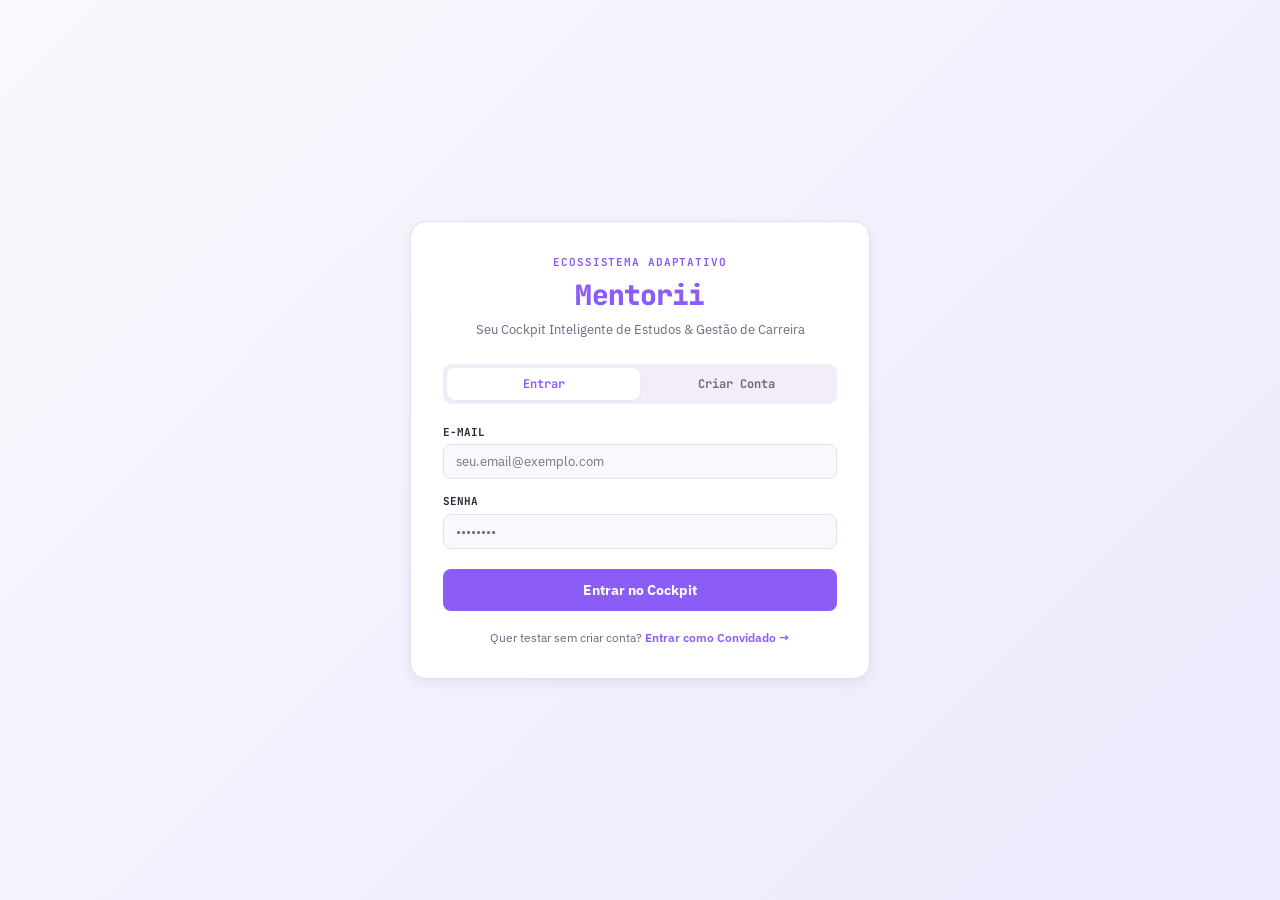
==== auth.html @ 4639a50e "feat(auth): adiciona pagina inicial de cadastro e login de usuario" ====
<!DOCTYPE html>
<html lang="pt-BR" data-theme="pastel">
<head>
    <meta charset="UTF-8">
    <meta name="viewport" content="width=device-width, initial-scale=1.0">
    <title>Mentorii — Entrar ou Criar Conta</title>
    <link rel="stylesheet" href="style.css">
    <link rel="preconnect" href="https://fonts.googleapis.com">
    <link href="https://fonts.googleapis.com/css2?family=JetBrains+Mono:wght@400;500;600;700;800&family=IBM+Plex+Sans:wght@400;500;600;700&display=swap" rel="stylesheet">
    <style>
        /* Estilos específicos da página de Auth para centralizar o cartão na tela */
        body.auth-page {
            display: flex;
            align-items: center;
            justify-content: center;
            min-height: 100vh;
            background: linear-gradient(135deg, var(--bg-main) 0%, var(--purple-light) 100%);
            padding: 20px;
        }

        .auth-card {
            background-color: var(--bg-card);
            border: 1px solid var(--border);
            border-radius: var(--radius-lg);
            padding: 32px;
            width: 100%;
            max-width: 460px;
            box-shadow: var(--shadow-md);
        }

        .auth-header {
            text-align: center;
            margin-bottom: 24px;
        }

        .auth-logo {
            font-family: var(--mono);
            font-size: 28px;
            font-weight: 800;
            color: var(--purple);
            letter-spacing: -0.03em;
        }

        .auth-tagline {
            font-size: 13px;
            color: var(--text-dim);
            margin-top: 4px;
        }

        .auth-tabs-toggle {
            display: flex;
            background-color: var(--bg-subtle);
            padding: 4px;
            border-radius: var(--radius-sm);
            margin-bottom: 20px;
        }

        .auth-tab-btn {
            flex: 1;
            background: none;
            border: none;
            padding: 8px;
            font-family: var(--mono);
            font-size: 12px;
            font-weight: 700;
            color: var(--text-dim);
            border-radius: var(--radius-sm);
            cursor: pointer;
        }

        .auth-tab-btn.active {
            background-color: var(--bg-card);
            color: var(--purple);
            box-shadow: var(--shadow-sm);
        }

        .auth-form {
            display: flex;
            flex-direction: column;
            gap: 14px;
        }

        .auth-field {
            display: flex;
            flex-direction: column;
            gap: 4px;
        }

        .auth-field label {
            font-family: var(--mono);
            font-size: 11px;
            font-weight: 700;
            color: var(--text);
            text-transform: uppercase;
        }

        .btn-auth-submit {
            background-color: var(--purple);
            color: #ffffff;
            border: none;
            border-radius: var(--radius-sm);
            padding: 12px;
            font-family: var(--font-sans);
            font-size: 14px;
            font-weight: 700;
            cursor: pointer;
            margin-top: 6px;
        }

        .btn-auth-submit:hover {
            filter: brightness(1.08);
        }

        .auth-footer-note {
            text-align: center;
            font-size: 11.5px;
            color: var(--text-dim);
            margin-top: 18px;
        }

        .auth-guest-link {
            color: var(--purple);
            text-decoration: none;
            font-weight: 600;
            cursor: pointer;
        }
    </style>
</head>
<body class="auth-page">

    <div class="auth-card">
        <!-- LOGO & APRESENTAÇÃO -->
        <div class="auth-header">
            <div class="eyebrow">ECOSSISTEMA ADAPTATIVO</div>
            <div class="auth-logo">Mentorii</div>
            <p class="auth-tagline">Seu Cockpit Inteligente de Estudos & Gestão de Carreira</p>
        </div>

        <!-- SELETOR ENTRE LOGIN E CADASTRO -->
        <div class="auth-tabs-toggle">
            <button class="auth-tab-btn active" id="btn-tab-login" onclick="toggleAuthMode('login')">Entrar</button>
            <button class="auth-tab-btn" id="btn-tab-register" onclick="toggleAuthMode('register')">Criar Conta</button>
        </div>

        <!-- FORMULÁRIO DINÂMICO DE AUTENTICAÇÃO -->
        <form class="auth-form" id="auth-main-form" onsubmit="handleAuthSubmit(event)">
            <!-- CAMPO NOME (EXIBIDO NO CADASTRO) -->
            <div class="auth-field" id="field-name-group" style="display: none;">
                <label for="auth-user-name">Seu Nome / Apelido</label>
                <input type="text" id="auth-user-name" class="input-text" placeholder="Ex: Débora Marra">
            </div>

            <!-- CAMPO E-MAIL -->
            <div class="auth-field">
                <label for="auth-email">E-mail</label>
                <input type="email" id="auth-email" class="input-text" placeholder="seu.email@exemplo.com" required>
            </div>

            <!-- CAMPO SENHA -->
            <div class="auth-field">
                <label for="auth-password">Senha</label>
                <input type="password" id="auth-password" class="input-text" placeholder="••••••••" required>
            </div>

            <!-- PERFIL DE ESTUDANTE (EXIBIDO NO CADASTRO) -->
            <div class="auth-field" id="field-profile-group" style="display: none;">
                <label for="auth-profile-type">Perfil de Estudo Principal</label>
                <select id="auth-profile-type" class="select-priority" style="width: 100%;">
                    <option value="vestibular">🎓 Vestibular / ENEM / Concursos</option>
                    <option value="tech">💻 Tecnologia / Engenharia / Estágio</option>
                    <option value="faculdade">📚 Graduação / Faculdade Geral</option>
                </select>
            </div>

            <button type="submit" class="btn-auth-submit" id="auth-submit-btn">Entrar no Cockpit</button>
        </form>

        <!-- MODO CONVIDADO / RODAPÉ -->
        <div class="auth-footer-note">
            Quer testar sem criar conta? 
            <span class="auth-guest-link" onclick="enterAsGuest()">Entrar como Convidado &rarr;</span>
        </div>
    </div>

    <!-- SCRIPT DE INTERAÇÃO DA TELA DE AUTH -->
    <script>
        let currentAuthMode = 'login';

        function toggleAuthMode(mode) {
            currentAuthMode = mode;
            const nameGroup = document.getElementById('field-name-group');
            const profileGroup = document.getElementById('field-profile-group');
            const submitBtn = document.getElementById('auth-submit-btn');
            const tabLogin = document.getElementById('btn-tab-login');
            const tabRegister = document.getElementById('btn-tab-register');

            if (mode === 'register') {
                nameGroup.style.display = 'flex';
                profileGroup.style.display = 'flex';
                submitBtn.innerText = 'Criar Minha Conta & Iniciar PDI';
                tabRegister.classList.add('active');
                tabLogin.classList.remove('active');
            } else {
                nameGroup.style.display = 'none';
                profileGroup.style.display = 'none';
                submitBtn.innerText = 'Entrar no Cockpit';
                tabLogin.classList.add('active');
                tabRegister.classList.remove('active');
            }
        }

        function handleAuthSubmit(event) {
            event.preventDefault();
            const email = document.getElementById('auth-email').value;
            const name = document.getElementById('auth-user-name').value || 'Estudante';
            const profile = document.getElementById('auth-profile-type').value;

            // Salva os dados da sessão do usuário no LocalStorage
            const sessionData = {
                loggedIn: true,
                userName: currentAuthMode === 'register' ? name : (email.split('@')[0]),
                userEmail: email,
                profileType: profile,
                createdAt: new Date().toISOString()
            };

            localStorage.setItem('mentorii_user_session', JSON.stringify(sessionData));

            // Redireciona para o Cockpit principal
            window.location.href = 'index.html';
        }

        function enterAsGuest() {
            const guestData = {
                loggedIn: true,
                userName: 'Estudante Convidado',
                userEmail: 'convidado@mentorii.app',
                profileType: 'tech',
                isGuest: true
            };
            localStorage.setItem('mentorii_user_session', JSON.stringify(guestData));
            window.location.href = 'index.html';
        }
    </script>
</body>
</html>
---- style.css ----
/* ============================================================ */
/* SEÇÃO 1: DESIGN SYSTEM & VARIÁVEIS DE TEMAS                  */
/* Define as paletas de cores, fontes, sombras e bordas do app. */
/* ============================================================ */

/* TEMA 1: SOFT PASTEL / CLEAN GIRL (Tema Padrão) */
:root, [data-theme="pastel"] {
    --bg-main: #f9f8fc;
    --bg-card: #ffffff;
    --bg-subtle: #f2edf9;
    --border: #e6ddf2;
    --border-light: #f0eaf7;
    
    --text: #2d2638;
    --text-dim: #716782;
    
    --purple: #8b5cf6;
    --purple-light: #ede9fe;
    --salvia: #10b981;
    --salvia-light: #d1fae5;
    --amber: #f59e0b;
    --amber-light: #fef3c7;
    --pink: #ec4899;
    --pink-light: #fce7f3;
    --red: #ef4444;
    --red-light: #fee2e2;

    --font-sans: 'IBM Plex Sans', -apple-system, BlinkMacSystemFont, sans-serif;
    --mono: 'JetBrains Mono', monospace;

    --radius-sm: 8px;
    --radius-md: 12px;
    --radius-lg: 16px;
    
    --shadow-sm: 0 1px 3px rgba(45, 38, 56, 0.05);
    --shadow-md: 0 4px 12px rgba(45, 38, 56, 0.08);
}

/* TEMA 2: DARK MODE / CYBER HUD */
[data-theme="dark"] {
    --bg-main: #121118;
    --bg-card: #1c1a24;
    --bg-subtle: #272433;
    --border: #363247;
    --border-light: #2d2a3b;
    
    --text: #f1edfa;
    --text-dim: #a097b3;
    
    --purple: #a78bfa;
    --purple-light: #2e2640;
    --salvia: #34d399;
    --salvia-light: #16382c;
    --amber: #fbbf24;
    --amber-light: #3d3118;
    --pink: #f472b6;
    --pink-light: #3e1f30;
    --red: #f87171;
    --red-light: #3d1b1b;

    --shadow-sm: 0 1px 3px rgba(0, 0, 0, 0.3);
    --shadow-md: 0 4px 12px rgba(0, 0, 0, 0.5);
}

/* TEMA 3: SÁLVIA MINIMALISTA */
[data-theme="salvia"] {
    --bg-main: #f4f7f5;
    --bg-card: #ffffff;
    --bg-subtle: #e6ede8;
    --border: #cdded3;
    --border-light: #e1ebe4;
    
    --text: #1d2e25;
    --text-dim: #5c7366;
    
    --purple: #059669;
    --purple-light: #d1fae5;
    --salvia: #0d9488;
    --salvia-light: #ccfbf1;
    --amber: #d97706;
    --amber-light: #fef3c7;
    --pink: #e11d48;
    --pink-light: #ffe4e6;
    --red: #dc2626;
    --red-light: #fee2e2;
}

/* TEMA 4: SLATE / MONOCHROME TECH */
[data-theme="slate"] {
    --bg-main: #f8fafc;
    --bg-card: #ffffff;
    --bg-subtle: #f1f5f9;
    --border: #cbd5e1;
    --border-light: #e2e8f0;
    
    --text: #0f172a;
    --text-dim: #64748b;
    
    --purple: #2563eb;
    --purple-light: #dbeafe;
    --salvia: #0284c7;
    --salvia-light: #e0f2fe;
    --amber: #ea580c;
    --amber-light: #ffedd5;
    --pink: #7c3aed;
    --pink-light: #ede9fe;
    --red: #e11d48;
    --red-light: #ffe4e6;
}

/* ============================================================ */
/* SEÇÃO 2: RESET GLOBAL & BASE DE ESTILOS                      */
/* Padroniza box-sizing, margens e comportamento de fontes.      */
/* ============================================================ */
* {
    margin: 0;
    padding: 0;
    box-sizing: border-box;
    transition: background-color 0.25s ease, border-color 0.25s ease, color 0.25s ease;
}

body {
    background-color: var(--bg-main);
    color: var(--text);
    font-family: var(--font-sans);
    line-height: 1.5;
    -webkit-font-smoothing: antialiased;
    min-height: 100vh;
    padding: 20px;
}

/* Contêiner principal do Cockpit que centraliza o conteúdo */
.app {
    max-width: 1200px;
    margin: 0 auto;
    display: flex;
    flex-direction: column;
    gap: 20px;
}

/* ============================================================ */
/* SEÇÃO 3: TOPBAR & CABEÇALHO DO USUÁRIO                       */
/* Layout flexível com informações de perfil e ações gerais.    */
/* ============================================================ */
.topbar {
    background-color: var(--bg-card);
    border: 1px solid var(--border);
    border-radius: var(--radius-lg);
    padding: 24px;
    display: flex;
    justify-content: space-between;
    align-items: center;
    gap: 20px;
    box-shadow: var(--shadow-sm);
}

.eyebrow {
    font-family: var(--mono);
    font-size: 11px;
    font-weight: 700;
    color: var(--purple);
    letter-spacing: 0.08em;
    text-transform: uppercase;
    margin-bottom: 4px;
}

.topbar h1 {
    font-size: 24px;
    font-weight: 700;
    color: var(--text);
    line-height: 1.2;
}

.topbar-description {
    font-size: 13px;
    color: var(--text-dim);
    margin-top: 4px;
}

.header-actions {
    display: flex;
    align-items: center;
    gap: 10px;
    flex-wrap: wrap;
}

/* ============================================================ */
/* SEÇÃO 4: BOTÕES DE AÇÃO & BACKUP                             */
/* Estilos padronizados de botões primários e secundários.       */
/* ============================================================ */
.btn-action {
    background-color: var(--purple);
    color: #ffffff;
    border: none;
    border-radius: var(--radius-sm);
    padding: 10px 16px;
    font-family: var(--font-sans);
    font-size: 13px;
    font-weight: 600;
    cursor: pointer;
    display: inline-flex;
    align-items: center;
    gap: 6px;
}

.btn-action:hover {
    filter: brightness(1.08);
}

.btn-backup {
    background-color: var(--bg-subtle);
    color: var(--text);
    border: 1px solid var(--border);
    border-radius: var(--radius-sm);
    padding: 9px 14px;
    font-family: var(--font-sans);
    font-size: 13px;
    font-weight: 500;
    cursor: pointer;
}

.btn-backup:hover {
    background-color: var(--border-light);
}

.btn-icon-help {
    background-color: var(--purple-light);
    color: var(--purple);
    border: 1px solid var(--border);
    border-radius: var(--radius-sm);
    width: 38px;
    height: 38px;
    font-size: 15px;
    display: flex;
    align-items: center;
    justify-content: center;
    cursor: pointer;
}

.btn-icon-help:hover {
    background-color: var(--purple);
    color: #ffffff;
}

/* ============================================================ */
/* SEÇÃO 5: BARRA DE PROGRESSO MACRO & STREAK                  */
/* Indicador visual de meta acumulada e dias ativos em sequência.*/
/* ============================================================ */
.global-progress-box {
    background-color: var(--bg-card);
    border: 1px solid var(--border);
    border-radius: var(--radius-md);
    padding: 16px 20px;
    display: flex;
    align-items: center;
    gap: 16px;
    box-shadow: var(--shadow-sm);
}

.global-progress-info {
    font-family: var(--mono);
    font-size: 12px;
    font-weight: 700;
    color: var(--text);
    white-space: nowrap;
}

.global-progress-bar-bg {
    flex: 1;
    height: 10px;
    background-color: var(--bg-subtle);
    border-radius: 20px;
    overflow: hidden;
}

.global-progress-bar-fill {
    height: 100%;
    width: 0%;
    background: linear-gradient(90deg, var(--purple) 0%, var(--pink) 100%);
    border-radius: 20px;
    transition: width 0.4s ease;
}

.streak-badge {
    background-color: var(--amber-light);
    color: var(--amber);
    border: 1px solid var(--amber);
    border-radius: 20px;
    padding: 4px 12px;
    font-family: var(--mono);
    font-size: 11px;
    font-weight: 700;
    white-space: nowrap;
}

/* ============================================================ */
/* SEÇÃO 6: NAVEGAÇÃO DE ABAS UNIVERSAIS (.nav-tabs)            */
/* Layout com rolagem horizontal suave e indicador de aba ativa.*/
/* ============================================================ */
.nav-tabs {
    display: flex;
    gap: 8px;
    overflow-x: auto;
    padding-bottom: 6px;
    scrollbar-width: thin;
}

.nav-tabs::-webkit-scrollbar {
    height: 4px;
}

.nav-tabs::-webkit-scrollbar-thumb {
    background-color: var(--border);
    border-radius: 4px;
}

.tab-btn {
    background-color: var(--bg-card);
    color: var(--text-dim);
    border: 1px solid var(--border);
    border-radius: var(--radius-sm);
    padding: 10px 16px;
    font-family: var(--font-sans);
    font-size: 13px;
    font-weight: 600;
    white-space: nowrap;
    cursor: pointer;
}

.tab-btn:hover {
    color: var(--text);
    border-color: var(--purple);
}

.tab-btn.active {
    background-color: var(--purple);
    color: #ffffff;
    border-color: var(--purple);
    box-shadow: 0 2px 8px rgba(139, 92, 246, 0.25);
}

.tab-btn.tab-backlog {
    border-style: dashed;
}

/* ============================================================ */
/* SEÇÃO 7: CONTÊINER DE ABAS & ESTRUTURA DE CARDS              */
/* Exibição condicional de abas e componentes base de cartão.   */
/* ============================================================ */
.tab-content {
    display: none;
    flex-direction: column;
    gap: 18px;
}

.tab-content.active {
    display: flex;
}

.card {
    background-color: var(--bg-card);
    border: 1px solid var(--border);
    border-radius: var(--radius-md);
    padding: 20px;
    box-shadow: var(--shadow-sm);
}

.card-purple-border {
    border-left: 4px solid var(--purple);
}

.card-pink-border {
    border-left: 4px solid var(--pink);
}

.card-purple-gradient {
    background: linear-gradient(135deg, var(--bg-card) 0%, var(--purple-light) 100%);
    border: 1px solid var(--border);
}

.flex-between {
    display: flex;
    justify-content: space-between;
    align-items: center;
    gap: 12px;
}

.mt-14 { margin-top: 14px; }
.mt-16 { margin-top: 16px; }
.mb-16 { margin-bottom: 16px; }

/* ============================================================ */
/* SEÇÃO 8: ORÁCULO DE IA (DIAGNÓSTICO E RECOMENDAÇÃO)          */
/* Card superior com destaque visual para orientações da IA.    */
/* ============================================================ */
.oracle-card {
    background-color: var(--purple-light);
    border: 1px solid var(--border);
    border-radius: var(--radius-md);
    padding: 16px 20px;
}

.oracle-header {
    display: flex;
    align-items: center;
    gap: 8px;
    margin-bottom: 6px;
}

.oracle-title {
    font-family: var(--mono);
    font-size: 12px;
    font-weight: 700;
    color: var(--purple);
    text-transform: uppercase;
}

.oracle-recommendation {
    font-size: 13.5px;
    color: var(--text);
    font-weight: 500;
}

/* ============================================================ */
/* SEÇÃO 9: CARD DE FOCO DO MOMENTO & RELÓGIO POMODORO          */
/* Grid dividido entre a tarefa ativa e o temporizador de foco.  */
/* ============================================================ */
.daily-focus-card {
    background-color: var(--bg-card);
    border: 1px solid var(--border);
    border-radius: var(--radius-lg);
    padding: 24px;
    display: grid;
    grid-template-columns: 1fr 300px;
    gap: 24px;
    align-items: center;
    box-shadow: var(--shadow-sm);
}

@media (max-width: 850px) {
    .daily-focus-card {
        grid-template-columns: 1fr;
    }
}

.daily-focus-header {
    display: flex;
    align-items: center;
    gap: 10px;
    margin-bottom: 10px;
}

.daily-focus-tag {
    background-color: var(--purple-light);
    color: var(--purple);
    font-family: var(--mono);
    font-size: 11px;
    font-weight: 700;
    padding: 4px 8px;
    border-radius: var(--radius-sm);
}

.category-tag {
    background-color: var(--bg-subtle);
    color: var(--text-dim);
    font-family: var(--mono);
    font-size: 11px;
    padding: 4px 8px;
    border-radius: var(--radius-sm);
}

.daily-focus-task {
    font-size: 18px;
    font-weight: 700;
    color: var(--text);
    margin-bottom: 16px;
}

.daily-focus-actions {
    display: flex;
    gap: 8px;
    flex-wrap: wrap;
}

.btn-complete-task {
    background-color: var(--salvia);
    color: #ffffff;
    border: none;
    border-radius: var(--radius-sm);
    padding: 9px 16px;
    font-family: var(--font-sans);
    font-size: 13px;
    font-weight: 600;
    cursor: pointer;
}

.btn-complete-task:hover {
    filter: brightness(1.08);
}

.btn-skip-task {
    background-color: var(--bg-subtle);
    color: var(--text-dim);
    border: 1px solid var(--border);
    border-radius: var(--radius-sm);
    padding: 9px 14px;
    font-family: var(--font-sans);
    font-size: 13px;
    cursor: pointer;
}

/* BOX DO POMODORO & SEQUÊNCIA DE SPRINTS */
.pomodoro-box {
    background-color: var(--bg-subtle);
    border: 1px solid var(--border);
    border-radius: var(--radius-md);
    padding: 18px;
    text-align: center;
}

.pomodoro-title {
    font-family: var(--mono);
    font-size: 11px;
    font-weight: 700;
    color: var(--text-dim);
    text-transform: uppercase;
    margin-bottom: 8px;
}

.pomodoro-display {
    font-family: var(--mono);
    font-size: 42px;
    font-weight: 800;
    color: var(--purple);
    line-height: 1;
    margin: 6px 0;
}

.btn-pomo {
    background-color: var(--bg-card);
    color: var(--text);
    border: 1px solid var(--border);
    border-radius: var(--radius-sm);
    padding: 6px 10px;
    font-family: var(--mono);
    font-size: 11px;
    font-weight: 600;
    cursor: pointer;
}

.btn-pomo:hover {
    border-color: var(--purple);
    color: var(--purple);
}

/* SPRINT SEMANAL */
.sprint-box {
    background-color: var(--bg-card);
    border: 1px solid var(--border);
    border-radius: var(--radius-md);
    padding: 20px;
}

.sprint-header {
    display: flex;
    justify-content: space-between;
    align-items: center;
    margin-bottom: 12px;
}

.section-subtitle {
    font-family: var(--mono);
    font-size: 13px;
    font-weight: 700;
    color: var(--text);
}

.btn-add {
    background-color: var(--purple-light);
    color: var(--purple);
    border: 1px solid var(--border);
    border-radius: var(--radius-sm);
    padding: 6px 12px;
    font-family: var(--font-sans);
    font-size: 12px;
    font-weight: 600;
    cursor: pointer;
}

.sprint-list {
    list-style: none;
    display: flex;
    flex-direction: column;
    gap: 8px;
}

/* ============================================================ */
/* SEÇÃO 10: ABA 2 — PRIORIDADES & HERO CARD                    */
/* Layout do Alvo de Estudo e display do Nível de Prontidão %.  */
/* ============================================================ */
.priority-hero {
    display: grid;
    grid-template-columns: 1fr 260px;
    gap: 16px;
}

@media (max-width: 768px) {
    .priority-hero {
        grid-template-columns: 1fr;
    }
}

.priority-label {
    font-family: var(--mono);
    font-size: 11px;
    font-weight: 700;
    color: var(--purple);
    letter-spacing: 0.05em;
    margin-bottom: 6px;
}

.priority-score {
    display: flex;
    align-items: center;
    justify-content: center;
    text-align: center;
    background: linear-gradient(135deg, var(--bg-card) 0%, var(--purple-light) 100%);
}

.priority-score-inner {
    display: flex;
    flex-direction: column;
    align-items: center;
}

/* ============================================================ */
/* SEÇÃO 11: ABA 3 — DIÁRIO DE PROGRESSO & ANEL SVG             */
/* Estilização do resumo com anel SVG e lista de tarefas.       */
/* ============================================================ */
.diary-summary {
    display: grid;
    grid-template-columns: 200px 1fr;
    gap: 24px;
    align-items: center;
}

@media (max-width: 700px) {
    .diary-summary {
        grid-template-columns: 1fr;
    }
}

.ring-wrap {
    display: flex;
    flex-direction: column;
    align-items: center;
    justify-content: center;
}

.diary-groups {
    display: flex;
    flex-direction: column;
    gap: 10px;
}

/* ============================================================ */
/* SEÇÃO 12: ENTRADAS DE FORMULÁRIO (INPUTS & SELECTS)          */
/* Padronização dos campos para adicionar exercícios e tarefas. */
/* ============================================================ */
.input-text {
    background-color: var(--bg-main);
    color: var(--text);
    border: 1px solid var(--border);
    border-radius: var(--radius-sm);
    padding: 8px 12px;
    font-family: var(--font-sans);
    font-size: 13px;
    outline: none;
}

.input-text:focus {
    border-color: var(--purple);
}

.select-priority, .select-category {
    background-color: var(--bg-main);
    color: var(--text);
    border: 1px solid var(--border);
    border-radius: var(--radius-sm);
    padding: 8px 12px;
    font-family: var(--font-sans);
    font-size: 13px;
    outline: none;
    cursor: pointer;
}

.add-task-form {
    display: flex;
    gap: 8px;
    flex-wrap: wrap;
    align-items: center;
}

.max-w-120 {
    max-width: 120px;
}

/* ============================================================ */
/* SEÇÃO 13: ABA 5 — MENTORII RPG & MASCOTE VIVO                */
/* Avatar dinâmico, balão de fala e grid dos atributos do RPG.  */
/* ============================================================ */
.mentorii-world-container {
    background-color: var(--bg-card);
    border: 1px solid var(--border);
    border-radius: var(--radius-lg);
}

.pet-speech-bubble {
    background-color: var(--bg-subtle);
    border: 1px solid var(--border-light);
    border-radius: var(--radius-md);
    padding: 12px 16px;
    font-family: var(--mono);
    font-size: 12px;
    color: var(--text);
    position: relative;
    box-shadow: var(--shadow-sm);
}

.rpg-stats-grid {
    display: grid;
    grid-template-columns: repeat(auto-fit, minmax(110px, 1fr));
    gap: 10px;
}

.rpg-stat-card {
    background-color: var(--bg-main);
    border: 1px solid var(--border);
    border-radius: var(--radius-sm);
    padding: 12px 8px;
    text-align: center;
}

.attr-val {
    font-family: var(--mono);
    font-size: 20px;
    font-weight: 800;
}

.attr-lbl {
    font-family: var(--mono);
    font-size: 10px;
    color: var(--text-dim);
    margin-top: 2px;
}

/* ============================================================ */
/* SEÇÃO 14: ABA 6 — TABELA DE HÁBITOS & CONSISTÊNCIA           */
/* Tabela semanal com checkboxes e indicadores visuais.          */
/* ============================================================ */
.habit-tracker-container {
    overflow-x: auto;
}

.habit-table {
    width: 100%;
    border-collapse: collapse;
    font-family: var(--mono);
    font-size: 12px;
}

.habit-table th {
    padding: 10px;
    color: var(--text-dim);
    border-bottom: 1px solid var(--border);
    font-weight: 700;
}

.habit-table td {
    padding: 12px 8px;
    border-bottom: 1px solid var(--border-light);
    text-align: center;
}

.habit-table td.text-left {
    text-align: left;
    font-weight: 600;
    color: var(--text);
}

.habit-checkbox {
    width: 18px;
    height: 18px;
    accent-color: var(--purple);
    cursor: pointer;
}

/* ============================================================ */
/* SEÇÃO 15: ABA 7 — GRÁFICOS & ANALYTICS                       */
/* Grid para posicionar os gráficos do Chart.js lado a lado.     */
/* ============================================================ */
.charts-grid {
    display: grid;
    grid-template-columns: repeat(auto-fit, minmax(300px, 1fr));
    gap: 16px;
}

.chart-card {
    background-color: var(--bg-card);
    border: 1px solid var(--border);
    border-radius: var(--radius-md);
    padding: 18px;
}

/* ============================================================ */
/* SEÇÃO 16: ABA 8 & 9 — GRADE DE DISCIPLINAS & INCUBADORA       */
/* Grid dinâmico de cards de matérias (sem limite de quantidade).*/
/* ============================================================ */
.course-grid {
    display: grid;
    grid-template-columns: repeat(auto-fill, minmax(280px, 1fr));
    gap: 16px;
}

.course-card {
    background-color: var(--bg-card);
    border: 1px solid var(--border);
    border-radius: var(--radius-md);
    padding: 16px;
    display: flex;
    flex-direction: column;
    justify-content: space-between;
    box-shadow: var(--shadow-sm);
}

.course-card-header {
    display: flex;
    justify-content: space-between;
    align-items: flex-start;
    margin-bottom: 10px;
}

.course-card-title {
    font-size: 15px;
    font-weight: 700;
    color: var(--text);
}

/* ============================================================ */
/* SEÇÃO 17: ABA 10 — CALENDÁRIO & AGENDA MENSAL                */
/* Grade de 7 colunas para os dias do mês e compromissos.       */
/* ============================================================ */
.calendar-grid {
    display: grid;
    grid-template-columns: repeat(7, 1fr);
    gap: 6px;
    margin-top: 10px;
}

.calendar-day-cell {
    background-color: var(--bg-main);
    border: 1px solid var(--border);
    border-radius: var(--radius-sm);
    min-height: 52px;
    padding: 6px;
    font-family: var(--mono);
    font-size: 11px;
    display: flex;
    flex-direction: column;
    justify-content: space-between;
    cursor: pointer;
}

.calendar-day-cell:hover {
    border-color: var(--purple);
}

.calendar-day-cell.today {
    background-color: var(--purple-light);
    border-color: var(--purple);
    font-weight: 800;
}

.calendar-event-dot {
    width: 6px;
    height: 6px;
    border-radius: 50%;
    background-color: var(--purple);
    display: inline-block;
}

/* ============================================================ */
/* SEÇÃO 18: MODAIS FLUTUANTES (ONBOARDING & AJUDA)             */
/* Fundo escuro translúcido e caixa centralizada na tela.       */
/* ============================================================ */
.modal-overlay {
    position: fixed;
    top: 0;
    left: 0;
    width: 100vw;
    height: 100vh;
    background-color: rgba(15, 12, 22, 0.65);
    backdrop-filter: blur(4px);
    display: flex;
    align-items: center;
    justify-content: center;
    z-index: 1000;
    padding: 20px;
}

.modal-card {
    background-color: var(--bg-card);
    border: 1px solid var(--border);
    border-radius: var(--radius-lg);
    padding: 24px;
    width: 100%;
    max-width: 520px;
    box-shadow: var(--shadow-md);
    max-height: 90vh;
    overflow-y: auto;
}

.modal-card h3 {
    font-size: 18px;
    font-weight: 700;
    color: var(--text);
    margin: 4px 0 8px 0;
}

.form-group {
    display: flex;
    flex-direction: column;
    gap: 4px;
}

/* ============================================================ */
/* SEÇÃO 19: RODAPÉ FIXO DO APLICATIVO                          */
/* ============================================================ */
footer {
    border-top: 1px solid var(--border);
    padding-top: 16px;
    margin-top: 10px;
    display: flex;
    justify-content: space-between;
    align-items: center;
    font-family: var(--mono);
    font-size: 11px;
    color: var(--text-dim);
}

@media (max-width: 600px) {
    footer {
        flex-direction: column;
        gap: 6px;
        text-align: center;
    }
}
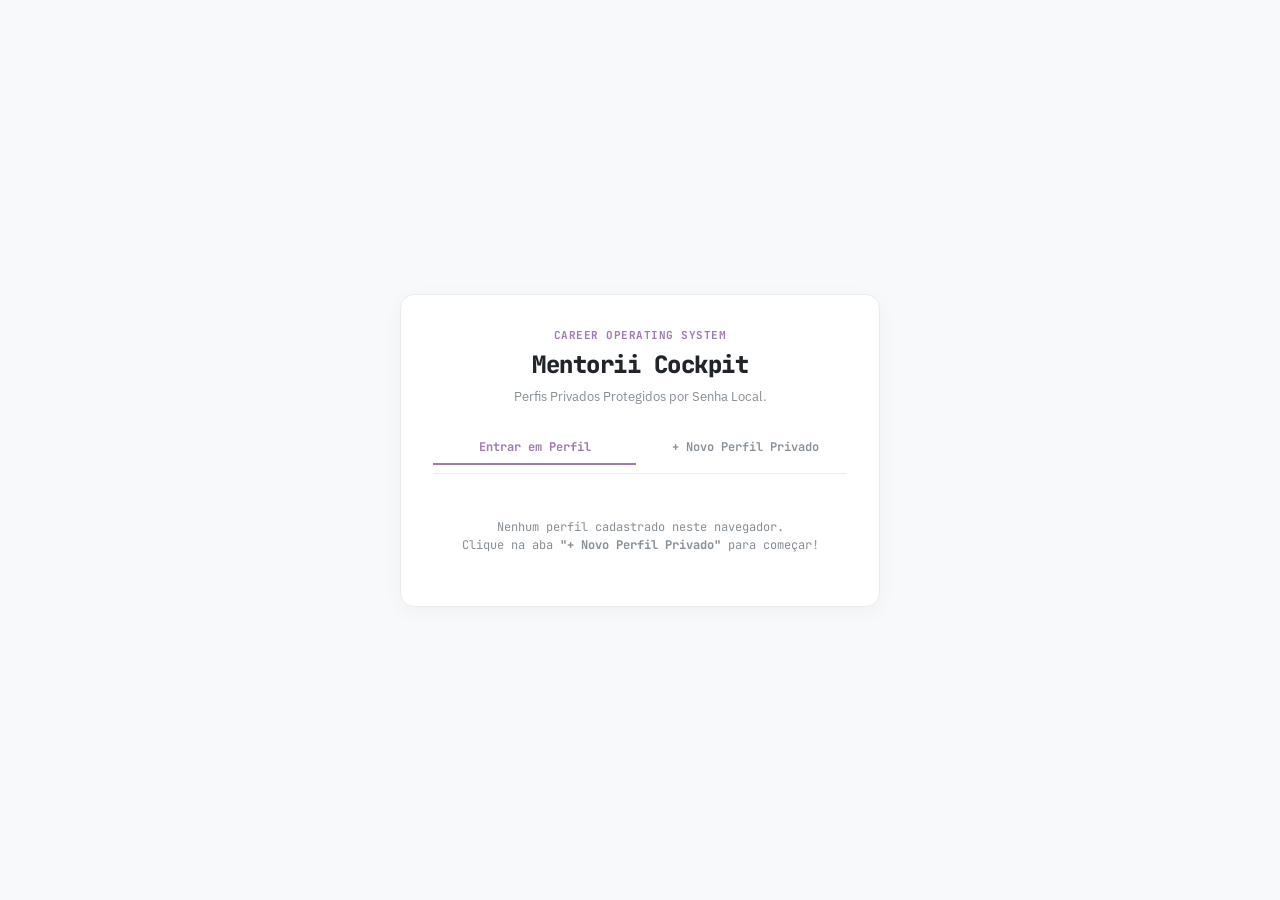
==== commit 5eb6b394: "feat: salvando progresso estável do Mentorii com PDI, Pomodoro, Grade Interativa e RPG" ====
--- a/auth.html
+++ b/auth.html
@@ -1,245 +1,255 @@
 <!DOCTYPE html>
-<html lang="pt-BR" data-theme="pastel">
+<html lang="pt-BR">
 <head>
     <meta charset="UTF-8">
     <meta name="viewport" content="width=device-width, initial-scale=1.0">
-    <title>Mentorii — Entrar ou Criar Conta</title>
+    <title>Mentorii — Autenticação & Privacidade de Perfis</title>
     <link rel="stylesheet" href="style.css">
     <link rel="preconnect" href="https://fonts.googleapis.com">
     <link href="https://fonts.googleapis.com/css2?family=JetBrains+Mono:wght@400;500;600;700;800&family=IBM+Plex+Sans:wght@400;500;600;700&display=swap" rel="stylesheet">
     <style>
-        /* Estilos específicos da página de Auth para centralizar o cartão na tela */
-        body.auth-page {
+        body {
             display: flex;
             align-items: center;
             justify-content: center;
             min-height: 100vh;
-            background: linear-gradient(135deg, var(--bg-main) 0%, var(--purple-light) 100%);
             padding: 20px;
-        }
-
-        .auth-card {
-            background-color: var(--bg-card);
+            background-color: var(--bg-page);
+        }
+        .auth-container {
+            width: 100%;
+            max-width: 480px;
+            background: var(--bg-panel);
             border: 1px solid var(--border);
             border-radius: var(--radius-lg);
             padding: 32px;
-            width: 100%;
-            max-width: 460px;
-            box-shadow: var(--shadow-md);
-        }
-
+            box-shadow: 0 4px 20px rgba(0, 0, 0, 0.04);
+        }
         .auth-header {
             text-align: center;
             margin-bottom: 24px;
         }
-
-        .auth-logo {
-            font-family: var(--mono);
-            font-size: 28px;
-            font-weight: 800;
-            color: var(--purple);
-            letter-spacing: -0.03em;
-        }
-
-        .auth-tagline {
-            font-size: 13px;
-            color: var(--text-dim);
+        .auth-header h1 {
+            font-size: 24px;
             margin-top: 4px;
         }
-
-        .auth-tabs-toggle {
+        .auth-tabs {
             display: flex;
-            background-color: var(--bg-subtle);
-            padding: 4px;
-            border-radius: var(--radius-sm);
-            margin-bottom: 20px;
-        }
-
+            gap: 8px;
+            margin-bottom: 24px;
+            border-bottom: 1px solid var(--border);
+            padding-bottom: 8px;
+        }
         .auth-tab-btn {
             flex: 1;
-            background: none;
+            background: transparent;
+            color: var(--text-dim);
             border: none;
             padding: 8px;
+            font-size: 12px;
+            border-bottom: 2px solid transparent;
+            border-radius: 0;
+        }
+        .auth-tab-btn.active {
+            color: var(--purple);
+            border-bottom-color: var(--purple);
+            background: transparent;
+            font-weight: 700;
+        }
+        .auth-form-group {
+            margin-bottom: 16px;
+        }
+        .auth-form-group label {
+            display: block;
             font-family: var(--mono);
-            font-size: 12px;
-            font-weight: 700;
-            color: var(--text-dim);
-            border-radius: var(--radius-sm);
-            cursor: pointer;
-        }
-
-        .auth-tab-btn.active {
-            background-color: var(--bg-card);
-            color: var(--purple);
-            box-shadow: var(--shadow-sm);
-        }
-
-        .auth-form {
-            display: flex;
-            flex-direction: column;
-            gap: 14px;
-        }
-
-        .auth-field {
-            display: flex;
-            flex-direction: column;
-            gap: 4px;
-        }
-
-        .auth-field label {
-            font-family: var(--mono);
-            font-size: 11px;
+            font-size: 11.5px;
             font-weight: 700;
             color: var(--text);
-            text-transform: uppercase;
-        }
-
-        .btn-auth-submit {
-            background-color: var(--purple);
-            color: #ffffff;
-            border: none;
+            margin-bottom: 6px;
+        }
+        .user-card-item {
+            display: flex;
+            justify-content: space-between;
+            align-items: center;
+            padding: 12px;
+            background: var(--bg-subtle);
+            border: 1px solid var(--border-light);
             border-radius: var(--radius-sm);
-            padding: 12px;
-            font-family: var(--font-sans);
-            font-size: 14px;
-            font-weight: 700;
+            margin-bottom: 8px;
             cursor: pointer;
-            margin-top: 6px;
-        }
-
-        .btn-auth-submit:hover {
-            filter: brightness(1.08);
-        }
-
-        .auth-footer-note {
-            text-align: center;
-            font-size: 11.5px;
-            color: var(--text-dim);
-            margin-top: 18px;
-        }
-
-        .auth-guest-link {
-            color: var(--purple);
-            text-decoration: none;
-            font-weight: 600;
-            cursor: pointer;
+            transition: border-color 0.2s ease;
+        }
+        .user-card-item:hover {
+            border-color: var(--purple);
         }
     </style>
 </head>
-<body class="auth-page">
-
-    <div class="auth-card">
-        <!-- LOGO & APRESENTAÇÃO -->
+<body>
+
+    <div class="auth-container">
         <div class="auth-header">
-            <div class="eyebrow">ECOSSISTEMA ADAPTATIVO</div>
-            <div class="auth-logo">Mentorii</div>
-            <p class="auth-tagline">Seu Cockpit Inteligente de Estudos & Gestão de Carreira</p>
+            <div class="eyebrow">Career Operating System</div>
+            <h1>Mentorii Cockpit</h1>
+            <p class="topbar-description" style="margin-top: 4px;">Perfis Privados Protegidos por Senha Local.</p>
         </div>
 
-        <!-- SELETOR ENTRE LOGIN E CADASTRO -->
-        <div class="auth-tabs-toggle">
-            <button class="auth-tab-btn active" id="btn-tab-login" onclick="toggleAuthMode('login')">Entrar</button>
-            <button class="auth-tab-btn" id="btn-tab-register" onclick="toggleAuthMode('register')">Criar Conta</button>
+        <div class="auth-tabs">
+            <button type="button" class="auth-tab-btn active" id="tab-btn-login" onclick="switchAuthTab('login')">Entrar em Perfil</button>
+            <button type="button" class="auth-tab-btn" id="tab-btn-register" onclick="switchAuthTab('register')">+ Novo Perfil Privado</button>
         </div>
 
-        <!-- FORMULÁRIO DINÂMICO DE AUTENTICAÇÃO -->
-        <form class="auth-form" id="auth-main-form" onsubmit="handleAuthSubmit(event)">
-            <!-- CAMPO NOME (EXIBIDO NO CADASTRO) -->
-            <div class="auth-field" id="field-name-group" style="display: none;">
-                <label for="auth-user-name">Seu Nome / Apelido</label>
-                <input type="text" id="auth-user-name" class="input-text" placeholder="Ex: Débora Marra">
-            </div>
-
-            <!-- CAMPO E-MAIL -->
-            <div class="auth-field">
-                <label for="auth-email">E-mail</label>
-                <input type="email" id="auth-email" class="input-text" placeholder="seu.email@exemplo.com" required>
-            </div>
-
-            <!-- CAMPO SENHA -->
-            <div class="auth-field">
-                <label for="auth-password">Senha</label>
-                <input type="password" id="auth-password" class="input-text" placeholder="••••••••" required>
-            </div>
-
-            <!-- PERFIL DE ESTUDANTE (EXIBIDO NO CADASTRO) -->
-            <div class="auth-field" id="field-profile-group" style="display: none;">
-                <label for="auth-profile-type">Perfil de Estudo Principal</label>
-                <select id="auth-profile-type" class="select-priority" style="width: 100%;">
-                    <option value="vestibular">🎓 Vestibular / ENEM / Concursos</option>
-                    <option value="tech">💻 Tecnologia / Engenharia / Estágio</option>
-                    <option value="faculdade">📚 Graduação / Faculdade Geral</option>
+        <div id="auth-section-login">
+            <div id="saved-users-list" style="margin-bottom: 16px;"></div>
+            
+            <div id="no-users-msg" style="display: none; text-align: center; color: var(--text-dim); padding: 20px; font-size: 12px; font-family: var(--mono);">
+                Nenhum perfil cadastrado neste navegador.<br>Clique na aba <b>"+ Novo Perfil Privado"</b> para começar!
+            </div>
+        </div>
+
+        <form id="auth-section-register" style="display: none;" onsubmit="handleCreateProfile(event)">
+            <div class="auth-form-group">
+                <label for="reg-name">Nome do Usuário:</label>
+                <input type="text" id="reg-name" class="input-text" style="width: 100%;" placeholder="Digite seu identificador" required>
+            </div>
+
+            <div class="auth-form-group">
+                <label for="reg-type">Área de Atuação / Domínio:</label>
+                <select id="reg-type" class="select-priority" style="width: 100%;">
+                    <option value="engineering" selected>Tecnologia / Desenvolvimento / Engenharia</option>
+                    <option value="concurso">Concursos Públicos</option>
+                    <option value="vestibular">Vestibulares / Acadêmico</option>
                 </select>
             </div>
 
-            <button type="submit" class="btn-auth-submit" id="auth-submit-btn">Entrar no Cockpit</button>
+            <div class="auth-form-group">
+                <label for="reg-pass">Senha Privada de Acesso (PIN):</label>
+                <input type="password" id="reg-pass" class="input-text" style="width: 100%;" placeholder="Senha para proteger seus dados" required>
+            </div>
+
+            <div class="auth-form-group">
+                <label for="reg-goal">Objetivo / Meta Principal (Opcional):</label>
+                <input type="text" id="reg-goal" class="input-text" style="width: 100%;" placeholder="Meta principal de estudos">
+            </div>
+
+            <button type="submit" class="btn-action" style="width: 100%; padding: 10px; margin-top: 8px;">🔒 Criar Perfil Privado</button>
         </form>
-
-        <!-- MODO CONVIDADO / RODAPÉ -->
-        <div class="auth-footer-note">
-            Quer testar sem criar conta? 
-            <span class="auth-guest-link" onclick="enterAsGuest()">Entrar como Convidado &rarr;</span>
-        </div>
     </div>
 
-    <!-- SCRIPT DE INTERAÇÃO DA TELA DE AUTH -->
+    <script src="mentorii-core.js"></script>
     <script>
-        let currentAuthMode = 'login';
-
-        function toggleAuthMode(mode) {
-            currentAuthMode = mode;
-            const nameGroup = document.getElementById('field-name-group');
-            const profileGroup = document.getElementById('field-profile-group');
-            const submitBtn = document.getElementById('auth-submit-btn');
-            const tabLogin = document.getElementById('btn-tab-login');
-            const tabRegister = document.getElementById('btn-tab-register');
-
-            if (mode === 'register') {
-                nameGroup.style.display = 'flex';
-                profileGroup.style.display = 'flex';
-                submitBtn.innerText = 'Criar Minha Conta & Iniciar PDI';
-                tabRegister.classList.add('active');
-                tabLogin.classList.remove('active');
+        document.addEventListener("DOMContentLoaded", function () {
+            renderSavedUsers();
+        });
+
+        function switchAuthTab(tab) {
+            const loginSection = document.getElementById('auth-section-login');
+            const regSection = document.getElementById('auth-section-register');
+            const btnLogin = document.getElementById('tab-btn-login');
+            const btnReg = document.getElementById('tab-btn-register');
+
+            if (tab === 'login') {
+                loginSection.style.display = 'block';
+                regSection.style.display = 'none';
+                btnLogin.classList.add('active');
+                btnReg.classList.remove('active');
+                renderSavedUsers();
             } else {
-                nameGroup.style.display = 'none';
-                profileGroup.style.display = 'none';
-                submitBtn.innerText = 'Entrar no Cockpit';
-                tabLogin.classList.add('active');
-                tabRegister.classList.remove('active');
-            }
-        }
-
-        function handleAuthSubmit(event) {
+                loginSection.style.display = 'none';
+                regSection.style.display = 'block';
+                btnLogin.classList.remove('active');
+                btnReg.classList.add('active');
+            }
+        }
+
+        function renderSavedUsers() {
+            const container = document.getElementById('saved-users-list');
+            const noUsersMsg = document.getElementById('no-users-msg');
+            const db = MentoriiCore.getAllUsersDB();
+            const keys = Object.keys(db);
+
+            container.innerHTML = "";
+
+            if (keys.length === 0) {
+                noUsersMsg.style.display = 'block';
+                return;
+            }
+
+            noUsersMsg.style.display = 'none';
+
+            keys.forEach(key => {
+                const u = db[key];
+                const name = u.profile?.name || "Usuário";
+                const type = (u.profile?.profileType || "geral").toUpperCase();
+                const goal = u.profile?.targetGoal || "Meta não configurada";
+
+                const card = document.createElement('div');
+                card.className = 'user-card-item';
+                card.innerHTML = `
+                    <div onclick="promptLoginWithKey('${key}', '${name}')" style="flex: 1; cursor: pointer;">
+                        <div style="font-family: var(--mono); font-size: 13px; font-weight: 700; color: var(--text);">🔒 👤 ${name}</div>
+                        <div style="font-size: 11px; color: var(--text-dim); margin-top: 2px;">
+                            <span class="tag" style="font-size: 9px;">${type}</span> ${goal}
+                        </div>
+                    </div>
+                    <button type="button" onclick="deleteUserKey(event, '${key}', '${name}')" style="color: var(--red); background: transparent; border: none; font-size: 14px; padding: 4px 8px;" title="Excluir Perfil">🗑️</button>
+                `;
+                container.appendChild(card);
+            });
+        }
+
+        function promptLoginWithKey(userKey, name) {
+            const pass = prompt(`Digite a senha privada para acessar o perfil de ${name}:`);
+            if (pass === null) return;
+
+            const success = MentoriiCore.loginUser(userKey, pass);
+            if (success) {
+                window.location.href = 'index.html';
+            } else {
+                alert("❌ Senha incorreta! Acesso negado.");
+            }
+        }
+
+        function handleCreateProfile(event) {
             event.preventDefault();
-            const email = document.getElementById('auth-email').value;
-            const name = document.getElementById('auth-user-name').value || 'Estudante';
-            const profile = document.getElementById('auth-profile-type').value;
-
-            // Salva os dados da sessão do usuário no LocalStorage
-            const sessionData = {
-                loggedIn: true,
-                userName: currentAuthMode === 'register' ? name : (email.split('@')[0]),
-                userEmail: email,
-                profileType: profile,
-                createdAt: new Date().toISOString()
-            };
-
-            localStorage.setItem('mentorii_user_session', JSON.stringify(sessionData));
-
-            // Redireciona para o Cockpit principal
+            const nameInput = document.getElementById('reg-name');
+            const typeInput = document.getElementById('reg-type');
+            const passInput = document.getElementById('reg-pass');
+            const goalInput = document.getElementById('reg-goal');
+
+            if (!nameInput.value.trim() || !passInput.value) return;
+
+            const userKey = MentoriiCore.createUser(nameInput.value.trim(), typeInput.value, passInput.value);
+            
+            if (goalInput.value.trim()) {
+                MentoriiCore.state.profile.targetGoal = goalInput.value.trim();
+                MentoriiCore.save();
+            }
+
             window.location.href = 'index.html';
         }
 
-        function enterAsGuest() {
-            const guestData = {
-                loggedIn: true,
-                userName: 'Estudante Convidado',
-                userEmail: 'convidado@mentorii.app',
-                profileType: 'tech',
-                isGuest: true
-            };
-            localStorage.setItem('mentorii_user_session', JSON.stringify(guestData));
-            window.location.href = 'index.html';
+        function deleteUserKey(event, key, name) {
+            event.stopPropagation();
+            const pass = prompt(`Para excluir o perfil de "${name}", digite a senha de segurança:`);
+            if (pass === null) return;
+
+            const db = MentoriiCore.getAllUsersDB();
+            if (db[key] && db[key].profile?.password === pass) {
+                delete db[key];
+                MentoriiCore.saveAllUsersDB(db);
+
+                const remainingKeys = Object.keys(db);
+                if (remainingKeys.length > 0) {
+                    localStorage.setItem('mentorii_active_user_key', remainingKeys[0]);
+                } else {
+                    localStorage.removeItem('mentorii_active_user_key');
+                }
+
+                renderSavedUsers();
+                alert("🗑️ Perfil excluído com sucesso.");
+            } else {
+                alert("❌ Senha incorreta. Exclusão cancelada.");
+            }
         }
     </script>
 </body>
--- a/style.css
+++ b/style.css
@@ -1,443 +1,284 @@
 /* ============================================================ */
-/* SEÇÃO 1: DESIGN SYSTEM & VARIÁVEIS DE TEMAS                  */
-/* Define as paletas de cores, fontes, sombras e bordas do app. */
+/* MENTORII — PASTEL TECH DESIGN SYSTEM                         */
 /* ============================================================ */
 
-/* TEMA 1: SOFT PASTEL / CLEAN GIRL (Tema Padrão) */
-:root, [data-theme="pastel"] {
-    --bg-main: #f9f8fc;
-    --bg-card: #ffffff;
-    --bg-subtle: #f2edf9;
-    --border: #e6ddf2;
-    --border-light: #f0eaf7;
+:root {
+    --bg-page: #F8F9FA;
+    --bg-panel: #FFFFFF;
+    --bg-card: #FFFFFF;
+    --bg-subtle: #F1F3F5;
+    --border: #E9ECEF;
+    --border-light: #F1F3F5;
     
-    --text: #2d2638;
-    --text-dim: #716782;
+    --text: #212529;
+    --text-dim: #868E96;
     
-    --purple: #8b5cf6;
-    --purple-light: #ede9fe;
-    --salvia: #10b981;
-    --salvia-light: #d1fae5;
-    --amber: #f59e0b;
-    --amber-light: #fef3c7;
-    --pink: #ec4899;
-    --pink-light: #fce7f3;
-    --red: #ef4444;
-    --red-light: #fee2e2;
-
-    --font-sans: 'IBM Plex Sans', -apple-system, BlinkMacSystemFont, sans-serif;
+    --purple: #9D7BB0;
+    --purple-light: #F3EDF7;
+    --pink: #E287A8;
+    --pink-light: #FDF0F5;
+    --salvia: #82B39A;
+    --salvia-light: #EDF7F2;
+    --amber: #E6A15C;
+    --amber-light: #FDF5ED;
+    --red: #E03131;
+
+    --font-main: 'IBM Plex Sans', -apple-system, BlinkMacSystemFont, sans-serif;
     --mono: 'JetBrains Mono', monospace;
 
-    --radius-sm: 8px;
-    --radius-md: 12px;
-    --radius-lg: 16px;
-    
-    --shadow-sm: 0 1px 3px rgba(45, 38, 56, 0.05);
-    --shadow-md: 0 4px 12px rgba(45, 38, 56, 0.08);
-}
-
-/* TEMA 2: DARK MODE / CYBER HUD */
-[data-theme="dark"] {
-    --bg-main: #121118;
-    --bg-card: #1c1a24;
-    --bg-subtle: #272433;
-    --border: #363247;
-    --border-light: #2d2a3b;
-    
-    --text: #f1edfa;
-    --text-dim: #a097b3;
-    
-    --purple: #a78bfa;
-    --purple-light: #2e2640;
-    --salvia: #34d399;
-    --salvia-light: #16382c;
-    --amber: #fbbf24;
-    --amber-light: #3d3118;
-    --pink: #f472b6;
-    --pink-light: #3e1f30;
-    --red: #f87171;
-    --red-light: #3d1b1b;
-
-    --shadow-sm: 0 1px 3px rgba(0, 0, 0, 0.3);
-    --shadow-md: 0 4px 12px rgba(0, 0, 0, 0.5);
-}
-
-/* TEMA 3: SÁLVIA MINIMALISTA */
-[data-theme="salvia"] {
-    --bg-main: #f4f7f5;
-    --bg-card: #ffffff;
-    --bg-subtle: #e6ede8;
-    --border: #cdded3;
-    --border-light: #e1ebe4;
-    
-    --text: #1d2e25;
-    --text-dim: #5c7366;
-    
-    --purple: #059669;
-    --purple-light: #d1fae5;
-    --salvia: #0d9488;
-    --salvia-light: #ccfbf1;
-    --amber: #d97706;
-    --amber-light: #fef3c7;
-    --pink: #e11d48;
-    --pink-light: #ffe4e6;
-    --red: #dc2626;
-    --red-light: #fee2e2;
-}
-
-/* TEMA 4: SLATE / MONOCHROME TECH */
-[data-theme="slate"] {
-    --bg-main: #f8fafc;
-    --bg-card: #ffffff;
-    --bg-subtle: #f1f5f9;
-    --border: #cbd5e1;
-    --border-light: #e2e8f0;
-    
-    --text: #0f172a;
-    --text-dim: #64748b;
-    
-    --purple: #2563eb;
-    --purple-light: #dbeafe;
-    --salvia: #0284c7;
-    --salvia-light: #e0f2fe;
-    --amber: #ea580c;
-    --amber-light: #ffedd5;
-    --pink: #7c3aed;
-    --pink-light: #ede9fe;
-    --red: #e11d48;
-    --red-light: #ffe4e6;
-}
-
-/* ============================================================ */
-/* SEÇÃO 2: RESET GLOBAL & BASE DE ESTILOS                      */
-/* Padroniza box-sizing, margens e comportamento de fontes.      */
-/* ============================================================ */
+    --radius-sm: 6px;
+    --radius-md: 10px;
+    --radius-lg: 14px;
+}
+
 * {
+    box-sizing: border-box;
     margin: 0;
     padding: 0;
-    box-sizing: border-box;
-    transition: background-color 0.25s ease, border-color 0.25s ease, color 0.25s ease;
 }
 
 body {
-    background-color: var(--bg-main);
+    background-color: var(--bg-page);
     color: var(--text);
-    font-family: var(--font-sans);
+    font-family: var(--font-main);
     line-height: 1.5;
-    -webkit-font-smoothing: antialiased;
-    min-height: 100vh;
-    padding: 20px;
-}
-
-/* Contêiner principal do Cockpit que centraliza o conteúdo */
+    padding: 24px;
+}
+
 .app {
-    max-width: 1200px;
+    max-width: 1180px;
     margin: 0 auto;
-    display: flex;
-    flex-direction: column;
-    gap: 20px;
-}
-
-/* ============================================================ */
-/* SEÇÃO 3: TOPBAR & CABEÇALHO DO USUÁRIO                       */
-/* Layout flexível com informações de perfil e ações gerais.    */
-/* ============================================================ */
+}
+
 .topbar {
-    background-color: var(--bg-card);
-    border: 1px solid var(--border);
-    border-radius: var(--radius-lg);
-    padding: 24px;
     display: flex;
     justify-content: space-between;
     align-items: center;
-    gap: 20px;
-    box-shadow: var(--shadow-sm);
+    flex-wrap: wrap;
+    gap: 16px;
+    margin-bottom: 20px;
+    padding-bottom: 16px;
+    border-bottom: 1px solid var(--border);
 }
 
 .eyebrow {
     font-family: var(--mono);
     font-size: 11px;
     font-weight: 700;
+    text-transform: uppercase;
+    letter-spacing: 0.5px;
     color: var(--purple);
-    letter-spacing: 0.08em;
-    text-transform: uppercase;
     margin-bottom: 4px;
 }
 
-.topbar h1 {
-    font-size: 24px;
-    font-weight: 700;
-    color: var(--text);
-    line-height: 1.2;
+h1 {
+    font-family: var(--mono);
+    font-size: 22px;
+    font-weight: 800;
+    letter-spacing: -0.5px;
 }
 
 .topbar-description {
     font-size: 13px;
     color: var(--text-dim);
-    margin-top: 4px;
 }
 
 .header-actions {
     display: flex;
-    align-items: center;
-    gap: 10px;
+    gap: 8px;
     flex-wrap: wrap;
 }
 
-/* ============================================================ */
-/* SEÇÃO 4: BOTÕES DE AÇÃO & BACKUP                             */
-/* Estilos padronizados de botões primários e secundários.       */
-/* ============================================================ */
+button {
+    font-family: var(--mono);
+    font-size: 11.5px;
+    font-weight: 600;
+    padding: 7px 12px;
+    border-radius: var(--radius-sm);
+    cursor: pointer;
+    transition: all 0.2s ease;
+    border: none;
+}
+
 .btn-action {
-    background-color: var(--purple);
-    color: #ffffff;
-    border: none;
-    border-radius: var(--radius-sm);
-    padding: 10px 16px;
-    font-family: var(--font-sans);
-    font-size: 13px;
-    font-weight: 600;
-    cursor: pointer;
-    display: inline-flex;
-    align-items: center;
-    gap: 6px;
+    background: var(--purple);
+    color: #FFFFFF;
 }
 
 .btn-action:hover {
-    filter: brightness(1.08);
+    filter: brightness(0.92);
 }
 
 .btn-backup {
-    background-color: var(--bg-subtle);
+    background: var(--bg-subtle);
     color: var(--text);
     border: 1px solid var(--border);
-    border-radius: var(--radius-sm);
-    padding: 9px 14px;
-    font-family: var(--font-sans);
-    font-size: 13px;
-    font-weight: 500;
-    cursor: pointer;
 }
 
 .btn-backup:hover {
-    background-color: var(--border-light);
-}
-
-.btn-icon-help {
-    background-color: var(--purple-light);
-    color: var(--purple);
-    border: 1px solid var(--border);
-    border-radius: var(--radius-sm);
-    width: 38px;
-    height: 38px;
-    font-size: 15px;
-    display: flex;
-    align-items: center;
-    justify-content: center;
-    cursor: pointer;
-}
-
-.btn-icon-help:hover {
-    background-color: var(--purple);
-    color: #ffffff;
-}
-
-/* ============================================================ */
-/* SEÇÃO 5: BARRA DE PROGRESSO MACRO & STREAK                  */
-/* Indicador visual de meta acumulada e dias ativos em sequência.*/
-/* ============================================================ */
+    background: #E9ECEF;
+}
+
+.btn-reset {
+    background: transparent;
+    color: var(--red);
+    border: 1px solid rgba(224, 49, 49, 0.2);
+}
+
+.btn-reset:hover {
+    background: #FFF5F5;
+}
+
+.btn-add {
+    background: var(--salvia);
+    color: #FFFFFF;
+}
+
 .global-progress-box {
-    background-color: var(--bg-card);
-    border: 1px solid var(--border);
-    border-radius: var(--radius-md);
-    padding: 16px 20px;
     display: flex;
     align-items: center;
     gap: 16px;
-    box-shadow: var(--shadow-sm);
+    background: var(--bg-panel);
+    border: 1px solid var(--border);
+    padding: 12px 16px;
+    border-radius: var(--radius-md);
+    margin-bottom: 20px;
 }
 
 .global-progress-info {
     font-family: var(--mono);
     font-size: 12px;
     font-weight: 700;
-    color: var(--text);
     white-space: nowrap;
 }
 
 .global-progress-bar-bg {
     flex: 1;
-    height: 10px;
-    background-color: var(--bg-subtle);
-    border-radius: 20px;
+    height: 8px;
+    background: var(--bg-subtle);
+    border-radius: 4px;
     overflow: hidden;
 }
 
 .global-progress-bar-fill {
     height: 100%;
-    width: 0%;
-    background: linear-gradient(90deg, var(--purple) 0%, var(--pink) 100%);
+    background: var(--purple);
+    border-radius: 4px;
+    transition: width 0.4s ease;
+}
+
+.streak-badge {
+    font-family: var(--mono);
+    font-size: 11px;
+    font-weight: 700;
+    background: var(--pink-light);
+    color: var(--pink);
+    padding: 4px 10px;
     border-radius: 20px;
-    transition: width 0.4s ease;
-}
-
-.streak-badge {
-    background-color: var(--amber-light);
-    color: var(--amber);
-    border: 1px solid var(--amber);
-    border-radius: 20px;
-    padding: 4px 12px;
-    font-family: var(--mono);
-    font-size: 11px;
-    font-weight: 700;
+    border: 1px solid rgba(226, 135, 168, 0.3);
     white-space: nowrap;
 }
 
-/* ============================================================ */
-/* SEÇÃO 6: NAVEGAÇÃO DE ABAS UNIVERSAIS (.nav-tabs)            */
-/* Layout com rolagem horizontal suave e indicador de aba ativa.*/
-/* ============================================================ */
 .nav-tabs {
     display: flex;
-    gap: 8px;
-    overflow-x: auto;
-    padding-bottom: 6px;
-    scrollbar-width: thin;
-}
-
-.nav-tabs::-webkit-scrollbar {
-    height: 4px;
-}
-
-.nav-tabs::-webkit-scrollbar-thumb {
-    background-color: var(--border);
-    border-radius: 4px;
+    gap: 6px;
+    flex-wrap: wrap;
+    margin-bottom: 20px;
 }
 
 .tab-btn {
-    background-color: var(--bg-card);
-    color: var(--text-dim);
-    border: 1px solid var(--border);
+    background: var(--bg-panel);
+    color: var(--text-dim);
+    border: 1px solid var(--border);
+    padding: 8px 14px;
     border-radius: var(--radius-sm);
-    padding: 10px 16px;
-    font-family: var(--font-sans);
-    font-size: 13px;
-    font-weight: 600;
-    white-space: nowrap;
-    cursor: pointer;
+    font-size: 11.5px;
 }
 
 .tab-btn:hover {
     color: var(--text);
+    border-color: #CED4DA;
+}
+
+.tab-btn.active {
+    background: var(--purple);
+    color: #FFFFFF;
     border-color: var(--purple);
-}
-
-.tab-btn.active {
-    background-color: var(--purple);
-    color: #ffffff;
-    border-color: var(--purple);
-    box-shadow: 0 2px 8px rgba(139, 92, 246, 0.25);
 }
 
 .tab-btn.tab-backlog {
     border-style: dashed;
 }
 
-/* ============================================================ */
-/* SEÇÃO 7: CONTÊINER DE ABAS & ESTRUTURA DE CARDS              */
-/* Exibição condicional de abas e componentes base de cartão.   */
-/* ============================================================ */
 .tab-content {
     display: none;
-    flex-direction: column;
-    gap: 18px;
 }
 
 .tab-content.active {
-    display: flex;
+    display: block;
 }
 
 .card {
-    background-color: var(--bg-card);
-    border: 1px solid var(--border);
+    background: var(--bg-card);
+    border: 1px solid var(--border);
+    border-radius: var(--radius-md);
+    padding: 18px;
+    margin-bottom: 16px;
+}
+
+.card-purple-border {
+    border-color: rgba(157, 123, 176, 0.4);
+}
+
+.card-pink-border {
+    border-color: rgba(226, 135, 168, 0.4);
+}
+
+.card-purple-gradient {
+    background: linear-gradient(135deg, var(--purple-light) 0%, #FFFFFF 100%);
+    border-color: var(--purple);
+}
+
+.card-desc {
+    font-size: 12px;
+    color: var(--text-dim);
+    margin-top: 4px;
+    margin-bottom: 12px;
+}
+
+.oracle-card {
+    background: var(--salvia-light);
+    border: 1px solid rgba(130, 179, 154, 0.5);
+    border-radius: var(--radius-md);
+    padding: 14px 18px;
+    margin-bottom: 18px;
+}
+
+.oracle-title {
+    font-family: var(--mono);
+    font-size: 12px;
+    font-weight: 700;
+    color: var(--salvia);
+}
+
+.oracle-recommendation {
+    font-size: 12.5px;
+    margin-top: 6px;
+    color: #2B593F;
+}
+
+.daily-focus-card {
+    display: grid;
+    grid-template-columns: 1fr 280px;
+    gap: 20px;
+    background: var(--bg-panel);
+    border: 1px solid rgba(157, 123, 176, 0.4);
     border-radius: var(--radius-md);
     padding: 20px;
-    box-shadow: var(--shadow-sm);
-}
-
-.card-purple-border {
-    border-left: 4px solid var(--purple);
-}
-
-.card-pink-border {
-    border-left: 4px solid var(--pink);
-}
-
-.card-purple-gradient {
-    background: linear-gradient(135deg, var(--bg-card) 0%, var(--purple-light) 100%);
-    border: 1px solid var(--border);
-}
-
-.flex-between {
-    display: flex;
-    justify-content: space-between;
-    align-items: center;
-    gap: 12px;
-}
-
-.mt-14 { margin-top: 14px; }
-.mt-16 { margin-top: 16px; }
-.mb-16 { margin-bottom: 16px; }
-
-/* ============================================================ */
-/* SEÇÃO 8: ORÁCULO DE IA (DIAGNÓSTICO E RECOMENDAÇÃO)          */
-/* Card superior com destaque visual para orientações da IA.    */
-/* ============================================================ */
-.oracle-card {
-    background-color: var(--purple-light);
-    border: 1px solid var(--border);
-    border-radius: var(--radius-md);
-    padding: 16px 20px;
-}
-
-.oracle-header {
-    display: flex;
-    align-items: center;
-    gap: 8px;
-    margin-bottom: 6px;
-}
-
-.oracle-title {
-    font-family: var(--mono);
-    font-size: 12px;
-    font-weight: 700;
-    color: var(--purple);
-    text-transform: uppercase;
-}
-
-.oracle-recommendation {
-    font-size: 13.5px;
-    color: var(--text);
-    font-weight: 500;
-}
-
-/* ============================================================ */
-/* SEÇÃO 9: CARD DE FOCO DO MOMENTO & RELÓGIO POMODORO          */
-/* Grid dividido entre a tarefa ativa e o temporizador de foco.  */
-/* ============================================================ */
-.daily-focus-card {
-    background-color: var(--bg-card);
-    border: 1px solid var(--border);
-    border-radius: var(--radius-lg);
-    padding: 24px;
-    display: grid;
-    grid-template-columns: 1fr 300px;
-    gap: 24px;
-    align-items: center;
-    box-shadow: var(--shadow-sm);
-}
-
-@media (max-width: 850px) {
+    margin-bottom: 18px;
+}
+
+@media (max-width: 768px) {
     .daily-focus-card {
         grid-template-columns: 1fr;
     }
@@ -446,119 +287,98 @@
 .daily-focus-header {
     display: flex;
     align-items: center;
-    gap: 10px;
-    margin-bottom: 10px;
+    gap: 8px;
+    margin-bottom: 8px;
 }
 
 .daily-focus-tag {
-    background-color: var(--purple-light);
+    font-family: var(--mono);
+    font-size: 10px;
+    font-weight: 700;
+    background: var(--purple-light);
     color: var(--purple);
-    font-family: var(--mono);
-    font-size: 11px;
-    font-weight: 700;
-    padding: 4px 8px;
+    padding: 3px 8px;
+    border-radius: 4px;
+}
+
+.category-tag {
+    font-family: var(--mono);
+    font-size: 10px;
+    color: var(--text-dim);
+}
+
+.daily-focus-task {
+    font-family: var(--mono);
+    font-size: 15px;
+    font-weight: 700;
+    margin-bottom: 14px;
+}
+
+.daily-focus-actions {
+    display: flex;
+    gap: 8px;
+}
+
+.btn-complete-task {
+    background: var(--salvia);
+    color: #FFFFFF;
+}
+
+.btn-skip-task {
+    background: var(--bg-subtle);
+    color: var(--text-dim);
+}
+
+.pomodoro-box {
+    background: var(--bg-subtle);
     border-radius: var(--radius-sm);
-}
-
-.category-tag {
-    background-color: var(--bg-subtle);
-    color: var(--text-dim);
-    font-family: var(--mono);
-    font-size: 11px;
-    padding: 4px 8px;
-    border-radius: var(--radius-sm);
-}
-
-.daily-focus-task {
-    font-size: 18px;
-    font-weight: 700;
+    padding: 12px;
+    text-align: center;
+}
+
+.pomodoro-title {
+    font-family: var(--mono);
+    font-size: 10.5px;
+    color: var(--text-dim);
+    font-weight: 700;
+    text-transform: uppercase;
+}
+
+.pomodoro-display {
+    font-family: var(--mono);
+    font-size: 32px;
+    font-weight: 800;
     color: var(--text);
-    margin-bottom: 16px;
-}
-
-.daily-focus-actions {
-    display: flex;
-    gap: 8px;
-    flex-wrap: wrap;
-}
-
-.btn-complete-task {
-    background-color: var(--salvia);
-    color: #ffffff;
-    border: none;
-    border-radius: var(--radius-sm);
-    padding: 9px 16px;
-    font-family: var(--font-sans);
-    font-size: 13px;
-    font-weight: 600;
-    cursor: pointer;
-}
-
-.btn-complete-task:hover {
-    filter: brightness(1.08);
-}
-
-.btn-skip-task {
-    background-color: var(--bg-subtle);
-    color: var(--text-dim);
-    border: 1px solid var(--border);
-    border-radius: var(--radius-sm);
-    padding: 9px 14px;
-    font-family: var(--font-sans);
-    font-size: 13px;
-    cursor: pointer;
-}
-
-/* BOX DO POMODORO & SEQUÊNCIA DE SPRINTS */
-.pomodoro-box {
-    background-color: var(--bg-subtle);
+    margin: 4px 0;
+}
+
+.pomodoro-cycles {
+    font-family: var(--mono);
+    font-size: 10px;
+    color: var(--purple);
+    font-weight: 700;
+    margin-bottom: 8px;
+}
+
+.pomodoro-btns {
+    display: flex;
+    justify-content: center;
+    gap: 6px;
+}
+
+.btn-pomo {
+    background: var(--bg-panel);
+    border: 1px solid var(--border);
+    font-size: 10.5px;
+    padding: 5px 10px;
+}
+
+.sprint-box {
+    background: var(--bg-panel);
     border: 1px solid var(--border);
     border-radius: var(--radius-md);
-    padding: 18px;
-    text-align: center;
-}
-
-.pomodoro-title {
-    font-family: var(--mono);
-    font-size: 11px;
-    font-weight: 700;
-    color: var(--text-dim);
-    text-transform: uppercase;
-    margin-bottom: 8px;
-}
-
-.pomodoro-display {
-    font-family: var(--mono);
-    font-size: 42px;
-    font-weight: 800;
-    color: var(--purple);
-    line-height: 1;
-    margin: 6px 0;
-}
-
-.btn-pomo {
-    background-color: var(--bg-card);
-    color: var(--text);
-    border: 1px solid var(--border);
-    border-radius: var(--radius-sm);
-    padding: 6px 10px;
-    font-family: var(--mono);
-    font-size: 11px;
-    font-weight: 600;
-    cursor: pointer;
-}
-
-.btn-pomo:hover {
-    border-color: var(--purple);
-    color: var(--purple);
-}
-
-/* SPRINT SEMANAL */
-.sprint-box {
-    background-color: var(--bg-card);
-    border: 1px solid var(--border);
-    border-radius: var(--radius-md);
-    padding: 20px;
+    padding: 16px;
+    margin-bottom: 18px;
 }
 
 .sprint-header {
@@ -568,390 +388,364 @@
     margin-bottom: 12px;
 }
 
-.section-subtitle {
-    font-family: var(--mono);
-    font-size: 13px;
-    font-weight: 700;
-    color: var(--text);
-}
-
-.btn-add {
-    background-color: var(--purple-light);
-    color: var(--purple);
-    border: 1px solid var(--border);
-    border-radius: var(--radius-sm);
-    padding: 6px 12px;
-    font-family: var(--font-sans);
-    font-size: 12px;
-    font-weight: 600;
-    cursor: pointer;
-}
-
 .sprint-list {
     list-style: none;
-    display: flex;
-    flex-direction: column;
-    gap: 8px;
-}
-
-/* ============================================================ */
-/* SEÇÃO 10: ABA 2 — PRIORIDADES & HERO CARD                    */
-/* Layout do Alvo de Estudo e display do Nível de Prontidão %.  */
-/* ============================================================ */
+}
+
+.priority-grid {
+    display: grid;
+    grid-template-columns: repeat(auto-fit, minmax(280px, 1fr));
+    gap: 14px;
+    margin-bottom: 20px;
+}
+
+.priority-card {
+    border-left: 4px solid var(--purple);
+    margin-bottom: 0;
+}
+
+.priority-card.primary {
+    border-left-color: var(--salvia);
+}
+
+.priority-card.secondary {
+    border-left-color: var(--purple);
+}
+
+.priority-card.support {
+    border-left-color: var(--amber);
+}
+
+.priority-card .rank {
+    font-family: var(--mono);
+    font-size: 10.5px;
+    color: var(--text-dim);
+    font-weight: 700;
+    margin-bottom: 4px;
+}
+
+.priority-card h3 {
+    font-size: 14px;
+    font-family: var(--mono);
+    font-weight: 700;
+}
+
+.course-grid {
+    display: grid;
+    grid-template-columns: repeat(auto-fit, minmax(320px, 1fr));
+    gap: 16px;
+}
+
+.course-card {
+    margin-bottom: 0;
+}
+
+.course-card-title {
+    font-family: var(--mono);
+    font-size: 13.5px;
+}
+
 .priority-hero {
     display: grid;
-    grid-template-columns: 1fr 260px;
+    grid-template-columns: 1fr 180px;
     gap: 16px;
-}
-
-@media (max-width: 768px) {
+    margin-bottom: 18px;
+}
+
+@media (max-width: 600px) {
     .priority-hero {
         grid-template-columns: 1fr;
     }
 }
 
+.priority-score-inner {
+    text-align: center;
+    display: flex;
+    flex-direction: column;
+    justify-content: center;
+    height: 100%;
+}
+
 .priority-label {
     font-family: var(--mono);
     font-size: 11px;
     font-weight: 700;
     color: var(--purple);
-    letter-spacing: 0.05em;
-    margin-bottom: 6px;
-}
-
-.priority-score {
-    display: flex;
-    align-items: center;
-    justify-content: center;
-    text-align: center;
-    background: linear-gradient(135deg, var(--bg-card) 0%, var(--purple-light) 100%);
-}
-
-.priority-score-inner {
-    display: flex;
-    flex-direction: column;
-    align-items: center;
-}
-
-/* ============================================================ */
-/* SEÇÃO 11: ABA 3 — DIÁRIO DE PROGRESSO & ANEL SVG             */
-/* Estilização do resumo com anel SVG e lista de tarefas.       */
-/* ============================================================ */
-.diary-summary {
-    display: grid;
-    grid-template-columns: 200px 1fr;
-    gap: 24px;
-    align-items: center;
-}
-
-@media (max-width: 700px) {
-    .diary-summary {
-        grid-template-columns: 1fr;
-    }
-}
-
-.ring-wrap {
-    display: flex;
-    flex-direction: column;
-    align-items: center;
-    justify-content: center;
-}
-
-.diary-groups {
-    display: flex;
-    flex-direction: column;
-    gap: 10px;
-}
-
-/* ============================================================ */
-/* SEÇÃO 12: ENTRADAS DE FORMULÁRIO (INPUTS & SELECTS)          */
-/* Padronização dos campos para adicionar exercícios e tarefas. */
-/* ============================================================ */
-.input-text {
-    background-color: var(--bg-main);
-    color: var(--text);
-    border: 1px solid var(--border);
-    border-radius: var(--radius-sm);
-    padding: 8px 12px;
-    font-family: var(--font-sans);
-    font-size: 13px;
-    outline: none;
-}
-
-.input-text:focus {
-    border-color: var(--purple);
-}
-
-.select-priority, .select-category {
-    background-color: var(--bg-main);
-    color: var(--text);
-    border: 1px solid var(--border);
-    border-radius: var(--radius-sm);
-    padding: 8px 12px;
-    font-family: var(--font-sans);
-    font-size: 13px;
-    outline: none;
-    cursor: pointer;
-}
-
-.add-task-form {
-    display: flex;
-    gap: 8px;
-    flex-wrap: wrap;
-    align-items: center;
-}
-
-.max-w-120 {
-    max-width: 120px;
-}
-
-/* ============================================================ */
-/* SEÇÃO 13: ABA 5 — MENTORII RPG & MASCOTE VIVO                */
-/* Avatar dinâmico, balão de fala e grid dos atributos do RPG.  */
-/* ============================================================ */
-.mentorii-world-container {
-    background-color: var(--bg-card);
-    border: 1px solid var(--border);
-    border-radius: var(--radius-lg);
-}
-
-.pet-speech-bubble {
-    background-color: var(--bg-subtle);
-    border: 1px solid var(--border-light);
-    border-radius: var(--radius-md);
-    padding: 12px 16px;
-    font-family: var(--mono);
-    font-size: 12px;
-    color: var(--text);
-    position: relative;
-    box-shadow: var(--shadow-sm);
-}
-
-.rpg-stats-grid {
-    display: grid;
-    grid-template-columns: repeat(auto-fit, minmax(110px, 1fr));
-    gap: 10px;
-}
-
-.rpg-stat-card {
-    background-color: var(--bg-main);
-    border: 1px solid var(--border);
-    border-radius: var(--radius-sm);
-    padding: 12px 8px;
-    text-align: center;
-}
-
-.attr-val {
-    font-family: var(--mono);
-    font-size: 20px;
-    font-weight: 800;
-}
-
-.attr-lbl {
-    font-family: var(--mono);
-    font-size: 10px;
-    color: var(--text-dim);
-    margin-top: 2px;
-}
-
-/* ============================================================ */
-/* SEÇÃO 14: ABA 6 — TABELA DE HÁBITOS & CONSISTÊNCIA           */
-/* Tabela semanal com checkboxes e indicadores visuais.          */
-/* ============================================================ */
-.habit-tracker-container {
-    overflow-x: auto;
+    margin-bottom: 4px;
 }
 
 .habit-table {
     width: 100%;
     border-collapse: collapse;
-    font-family: var(--mono);
-    font-size: 12px;
+    font-size: 12px;
+    font-family: var(--mono);
+    text-align: center;
 }
 
 .habit-table th {
     padding: 10px;
-    color: var(--text-dim);
-    border-bottom: 1px solid var(--border);
-    font-weight: 700;
+    background: var(--bg-subtle);
+    color: var(--purple);
+    font-weight: 700;
+    border-bottom: 2px solid var(--border);
 }
 
 .habit-table td {
+    padding: 10px;
+    border-bottom: 1px solid var(--border-light);
+}
+
+.habit-table .text-left {
+    text-align: left;
+}
+
+/* ESTILOS DA GRADE CURRICULAR INTERATIVA */
+.schedule-cell {
+    border: 1px solid var(--border-light);
+    background: var(--bg-panel);
+    font-size: 11.5px;
     padding: 12px 8px;
-    border-bottom: 1px solid var(--border-light);
+    vertical-align: middle;
+    height: 48px;
+}
+
+.interactive-cell {
+    cursor: pointer;
+    transition: background-color 0.2s ease, border-color 0.2s ease;
+}
+
+.interactive-cell:hover {
+    background-color: var(--purple-light);
+    border-color: var(--purple);
+}
+
+.mentorii-world-container {
+    background: var(--bg-panel);
+    border: 1px solid var(--border);
+    border-radius: var(--radius-md);
+    padding: 24px;
     text-align: center;
 }
 
-.habit-table td.text-left {
-    text-align: left;
-    font-weight: 600;
-    color: var(--text);
-}
-
-.habit-checkbox {
-    width: 18px;
-    height: 18px;
-    accent-color: var(--purple);
-    cursor: pointer;
-}
-
-/* ============================================================ */
-/* SEÇÃO 15: ABA 7 — GRÁFICOS & ANALYTICS                       */
-/* Grid para posicionar os gráficos do Chart.js lado a lado.     */
-/* ============================================================ */
-.charts-grid {
+.pet-speech-bubble {
+    font-family: var(--mono);
+    font-size: 12px;
+    background: var(--bg-subtle);
+    border: 1px solid var(--border);
+    padding: 8px 16px;
+    border-radius: 20px;
+    display: inline-block;
+    margin: 10px 0;
+}
+
+.pet-status {
+    font-family: var(--mono);
+    font-size: 11.5px;
+    font-weight: 700;
+    color: var(--purple);
+    margin-bottom: 16px;
+}
+
+.rpg-stats-grid {
     display: grid;
-    grid-template-columns: repeat(auto-fit, minmax(300px, 1fr));
-    gap: 16px;
-}
-
-.chart-card {
-    background-color: var(--bg-card);
+    grid-template-columns: repeat(auto-fit, minmax(90px, 1fr));
+    gap: 10px;
+    max-width: 600px;
+    margin: 0 auto;
+}
+
+.rpg-stat-card {
+    background: var(--bg-subtle);
+    padding: 10px;
+    border-radius: var(--radius-sm);
+    text-align: center;
+}
+
+.attr-val {
+    font-family: var(--mono);
+    font-size: 16px;
+    font-weight: 800;
+    color: var(--purple);
+}
+
+.attr-lbl {
+    font-family: var(--mono);
+    font-size: 10px;
+    color: var(--text-dim);
+}
+
+.calendar-box {
+    background: var(--bg-panel);
     border: 1px solid var(--border);
     border-radius: var(--radius-md);
     padding: 18px;
-}
-
-/* ============================================================ */
-/* SEÇÃO 16: ABA 8 & 9 — GRADE DE DISCIPLINAS & INCUBADORA       */
-/* Grid dinâmico de cards de matérias (sem limite de quantidade).*/
-/* ============================================================ */
-.course-grid {
-    display: grid;
-    grid-template-columns: repeat(auto-fill, minmax(280px, 1fr));
-    gap: 16px;
-}
-
-.course-card {
-    background-color: var(--bg-card);
-    border: 1px solid var(--border);
-    border-radius: var(--radius-md);
-    padding: 16px;
-    display: flex;
-    flex-direction: column;
+    margin-bottom: 18px;
+}
+
+.calendar-header-nav {
+    display: flex;
     justify-content: space-between;
-    box-shadow: var(--shadow-sm);
-}
-
-.course-card-header {
-    display: flex;
-    justify-content: space-between;
-    align-items: flex-start;
-    margin-bottom: 10px;
-}
-
-.course-card-title {
-    font-size: 15px;
-    font-weight: 700;
+    align-items: center;
+    font-family: var(--mono);
+    font-weight: 700;
+    margin-bottom: 14px;
+}
+
+.btn-cal-nav {
+    background: var(--bg-subtle);
     color: var(--text);
-}
-
-/* ============================================================ */
-/* SEÇÃO 17: ABA 10 — CALENDÁRIO & AGENDA MENSAL                */
-/* Grade de 7 colunas para os dias do mês e compromissos.       */
-/* ============================================================ */
+    padding: 5px 10px;
+}
+
 .calendar-grid {
     display: grid;
     grid-template-columns: repeat(7, 1fr);
     gap: 6px;
-    margin-top: 10px;
-}
-
-.calendar-day-cell {
-    background-color: var(--bg-main);
-    border: 1px solid var(--border);
-    border-radius: var(--radius-sm);
-    min-height: 52px;
-    padding: 6px;
-    font-family: var(--mono);
-    font-size: 11px;
+    text-align: center;
+}
+
+.calendar-day {
+    aspect-ratio: 1;
     display: flex;
     flex-direction: column;
-    justify-content: space-between;
-    cursor: pointer;
-}
-
-.calendar-day-cell:hover {
-    border-color: var(--purple);
-}
-
-.calendar-day-cell.today {
-    background-color: var(--purple-light);
-    border-color: var(--purple);
-    font-weight: 800;
-}
-
-.calendar-event-dot {
-    width: 6px;
-    height: 6px;
-    border-radius: 50%;
-    background-color: var(--purple);
-    display: inline-block;
-}
-
-/* ============================================================ */
-/* SEÇÃO 18: MODAIS FLUTUANTES (ONBOARDING & AJUDA)             */
-/* Fundo escuro translúcido e caixa centralizada na tela.       */
-/* ============================================================ */
-.modal-overlay {
-    position: fixed;
-    top: 0;
-    left: 0;
-    width: 100vw;
-    height: 100vh;
-    background-color: rgba(15, 12, 22, 0.65);
-    backdrop-filter: blur(4px);
-    display: flex;
     align-items: center;
     justify-content: center;
-    z-index: 1000;
-    padding: 20px;
-}
-
-.modal-card {
-    background-color: var(--bg-card);
-    border: 1px solid var(--border);
-    border-radius: var(--radius-lg);
-    padding: 24px;
-    width: 100%;
-    max-width: 520px;
-    box-shadow: var(--shadow-md);
-    max-height: 90vh;
-    overflow-y: auto;
-}
-
-.modal-card h3 {
-    font-size: 18px;
-    font-weight: 700;
-    color: var(--text);
-    margin: 4px 0 8px 0;
-}
-
-.form-group {
-    display: flex;
-    flex-direction: column;
-    gap: 4px;
-}
-
-/* ============================================================ */
-/* SEÇÃO 19: RODAPÉ FIXO DO APLICATIVO                          */
-/* ============================================================ */
-footer {
-    border-top: 1px solid var(--border);
-    padding-top: 16px;
-    margin-top: 10px;
+    background: var(--bg-subtle);
+    border-radius: var(--radius-sm);
+    font-family: var(--mono);
+    font-size: 12px;
+    cursor: pointer;
+    position: relative;
+}
+
+.calendar-day:hover {
+    background: #E9ECEF;
+}
+
+.calendar-day.today {
+    border: 2px solid var(--pink);
+    font-weight: bold;
+}
+
+.calendar-day.selected {
+    background: var(--purple);
+    color: #FFFFFF;
+}
+
+.calendar-day-dot {
+    width: 4px;
+    height: 4px;
+    background: var(--pink);
+    border-radius: 50%;
+    margin-top: 2px;
+}
+
+.charts-grid {
+    display: grid;
+    grid-template-columns: repeat(auto-fit, minmax(320px, 1fr));
+    gap: 16px;
+}
+
+.chart-card {
+    background: var(--bg-panel);
+    border: 1px solid var(--border);
+    border-radius: var(--radius-md);
+    padding: 16px;
+}
+
+.chart-title {
+    font-family: var(--mono);
+    font-size: 12px;
+    font-weight: 700;
+    margin-bottom: 12px;
+}
+
+.flex-between {
     display: flex;
     justify-content: space-between;
     align-items: center;
-    font-family: var(--mono);
-    font-size: 11px;
-    color: var(--text-dim);
-}
-
-@media (max-width: 600px) {
-    footer {
-        flex-direction: column;
-        gap: 6px;
-        text-align: center;
-    }
+}
+
+.section-subtitle {
+    font-family: var(--mono);
+    font-size: 12px;
+    font-weight: 700;
+    color: var(--text);
+    text-transform: uppercase;
+    display: block;
+    margin-bottom: 10px;
+}
+
+.tag {
+    font-family: var(--mono);
+    font-size: 10px;
+    background: var(--purple-light);
+    color: var(--purple);
+    padding: 2px 6px;
+    border-radius: 4px;
+    font-weight: 600;
+}
+
+.priority-badge-tag {
+    font-family: var(--mono);
+    font-size: 10px;
+    font-weight: 700;
+    padding: 3px 8px;
+    border-radius: 4px;
+}
+
+.badge-p-high {
+    background: #FFE3E3;
+    color: #C92A2A;
+}
+
+.badge-p-mid {
+    background: var(--amber-light);
+    color: #D9480F;
+}
+
+.badge-p-low {
+    background: var(--salvia-light);
+    color: #2B8A3E;
+}
+
+.input-text, .input-date, .input-time, .select-priority {
+    font-family: var(--mono);
+    font-size: 12px;
+    padding: 8px 10px;
+    border: 1px solid var(--border);
+    border-radius: var(--radius-sm);
+    background: var(--bg-panel);
+    color: var(--text);
+}
+
+.add-task-form {
+    display: flex;
+    gap: 8px;
+    flex-wrap: wrap;
+    align-items: center;
+}
+
+.add-task-form .input-text {
+    flex: 1;
+    min-width: 180px;
+}
+
+.max-w-120 {
+    max-width: 120px;
+}
+
+.mt-14 { margin-top: 14px; }
+.mt-16 { margin-top: 16px; }
+.mb-16 { margin-bottom: 16px; }
+
+footer {
+    display: flex;
+    justify-content: space-between;
+    font-family: var(--mono);
+    font-size: 10.5px;
+    color: var(--text-dim);
+    margin-top: 30px;
+    padding-top: 16px;
+    border-top: 1px solid var(--border);
 }
